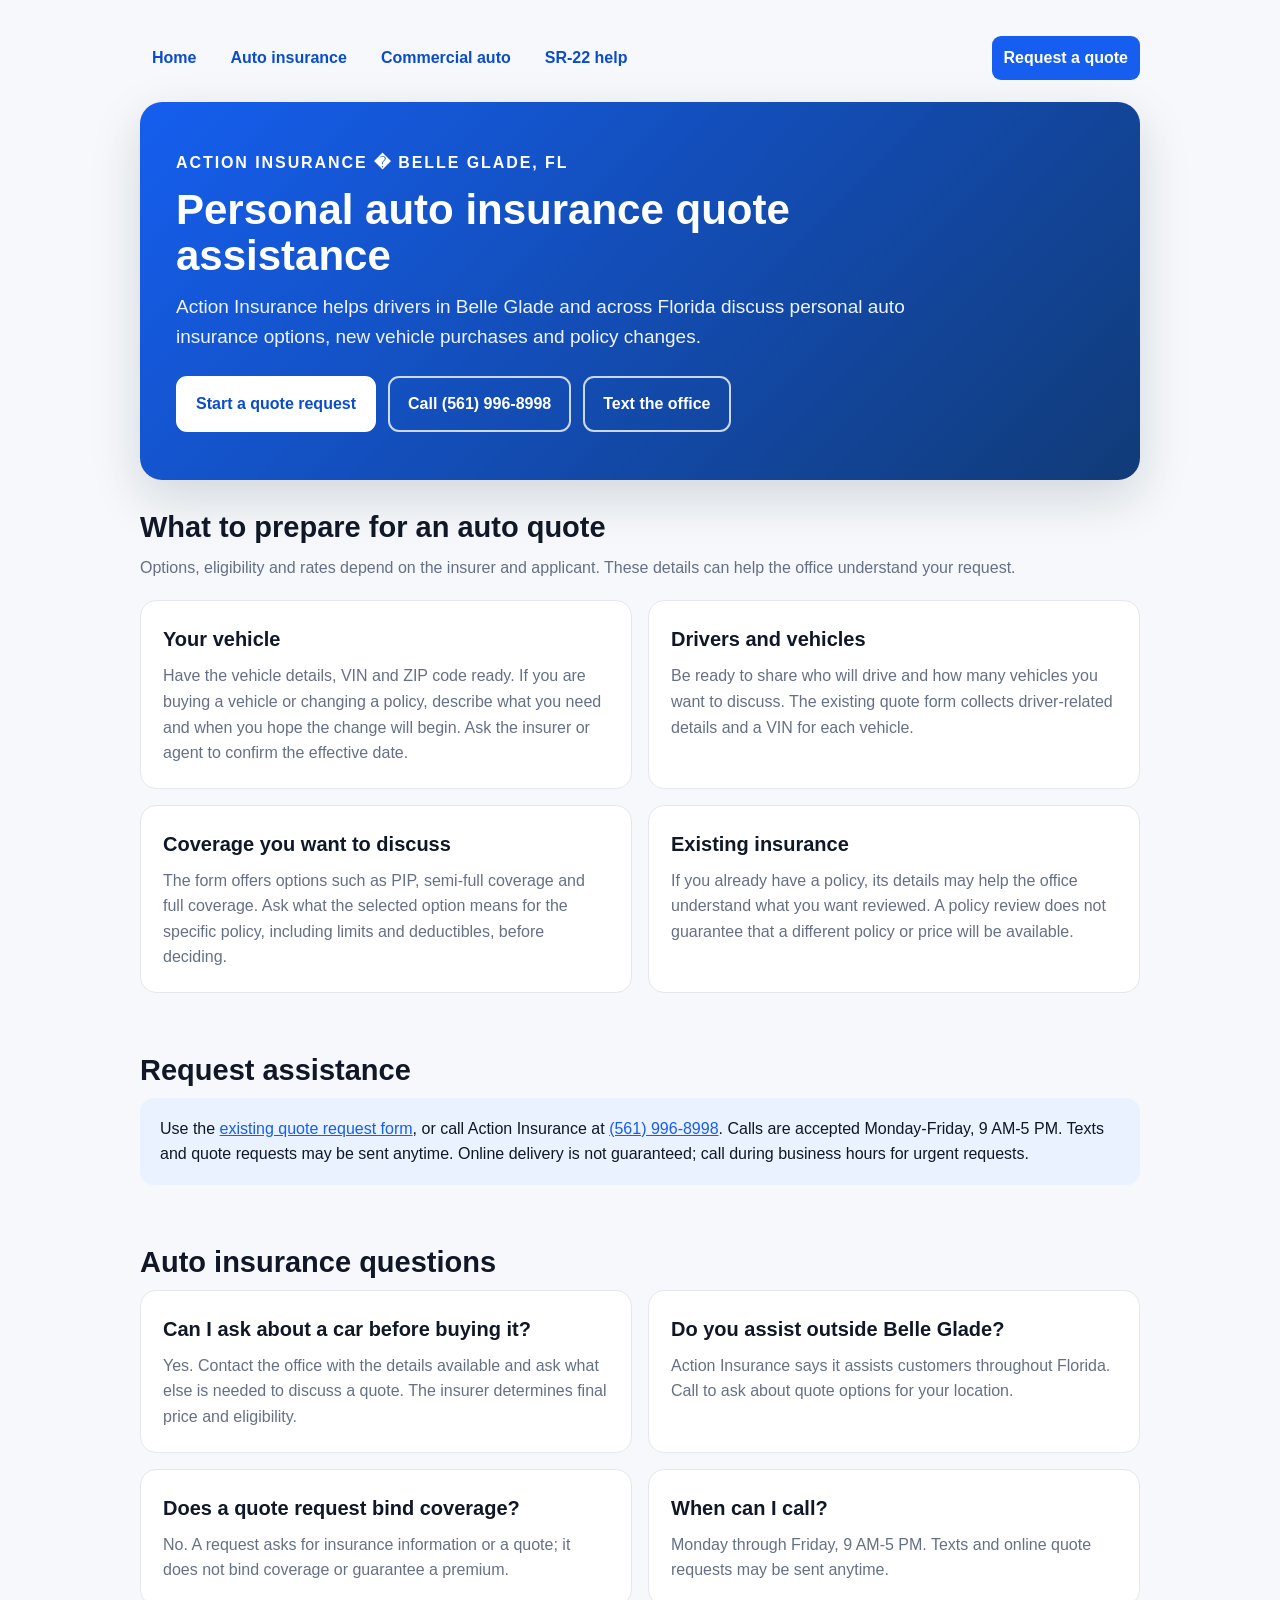
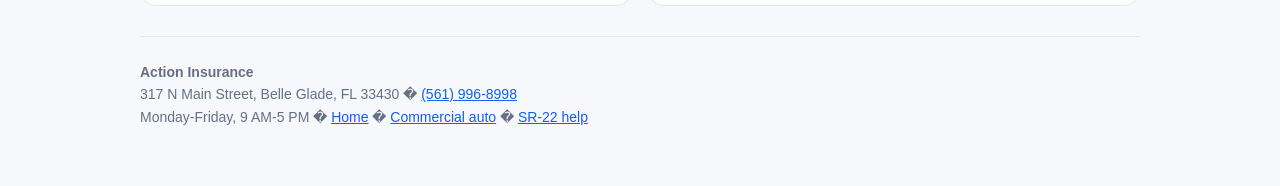
==== auto-insurance.html @ 3b78daad "Add detailed insurance service pages and improve accessibility" ====
<!doctype html>
<html lang="en">
<head>
  <meta charset="utf-8">
  <meta name="viewport" content="width=device-width, initial-scale=1">
  <title>Auto Insurance Quotes in Belle Glade, FL | Action Insurance</title>
  <meta name="description" content="Ask Action Insurance in Belle Glade about personal auto insurance quotes, vehicle changes and coverage options. Serving customers throughout Florida.">
  <link rel="canonical" href="https://545ny9kfnb-ship-it.github.io/Action-insurance/auto-insurance.html">
  <meta name="robots" content="index, follow">
  <link rel="stylesheet" href="services.css">
</head>
<body><a class="skip-link" href="#main-content">Skip to main content</a><main class="wrap" id="main-content" tabindex="-1">
  <nav class="site-nav" aria-label="Insurance services"><a href="./">Home</a><a href="auto-insurance.html" aria-current="page">Auto insurance</a><a href="commercial-auto-insurance.html">Commercial auto</a><a href="sr-22.html">SR-22 help</a><a class="nav-quote" href="./#quote">Request a quote</a></nav>
  <header class="hero"><div class="brand">ACTION INSURANCE � BELLE GLADE, FL</div><h1>Personal auto insurance quote assistance</h1><p>Action Insurance helps drivers in Belle Glade and across Florida discuss personal auto insurance options, new vehicle purchases and policy changes.</p><div class="actions"><a class="btn btn-primary" href="./#quote">Start a quote request</a><a class="btn btn-secondary" href="tel:+15619968998">Call (561) 996-8998</a><a class="btn btn-secondary" href="sms:+15619968998">Text the office</a></div></header>
  <section aria-labelledby="quote-prep"><h2 id="quote-prep">What to prepare for an auto quote</h2><p class="sub">Options, eligibility and rates depend on the insurer and applicant. These details can help the office understand your request.</p><div class="grid">
    <article class="card"><h3>Your vehicle</h3><p>Have the vehicle details, VIN and ZIP code ready. If you are buying a vehicle or changing a policy, describe what you need and when you hope the change will begin. Ask the insurer or agent to confirm the effective date.</p></article>
    <article class="card"><h3>Drivers and vehicles</h3><p>Be ready to share who will drive and how many vehicles you want to discuss. The existing quote form collects driver-related details and a VIN for each vehicle.</p></article>
    <article class="card"><h3>Coverage you want to discuss</h3><p>The form offers options such as PIP, semi-full coverage and full coverage. Ask what the selected option means for the specific policy, including limits and deductibles, before deciding.</p></article>
    <article class="card"><h3>Existing insurance</h3><p>If you already have a policy, its details may help the office understand what you want reviewed. A policy review does not guarantee that a different policy or price will be available.</p></article>
  </div></section>
  <section><h2>Request assistance</h2><div class="callout"><p>Use the <a href="./#quote">existing quote request form</a>, or call Action Insurance at <a href="tel:+15619968998">(561) 996-8998</a>. Calls are accepted Monday-Friday, 9 AM-5 PM. Texts and quote requests may be sent anytime. Online delivery is not guaranteed; call during business hours for urgent requests.</p></div></section>
  <section aria-labelledby="auto-faq"><h2 id="auto-faq">Auto insurance questions</h2><div class="grid">
    <article class="card"><h3>Can I ask about a car before buying it?</h3><p>Yes. Contact the office with the details available and ask what else is needed to discuss a quote. The insurer determines final price and eligibility.</p></article>
    <article class="card"><h3>Do you assist outside Belle Glade?</h3><p>Action Insurance says it assists customers throughout Florida. Call to ask about quote options for your location.</p></article>
    <article class="card"><h3>Does a quote request bind coverage?</h3><p>No. A request asks for insurance information or a quote; it does not bind coverage or guarantee a premium.</p></article>
    <article class="card"><h3>When can I call?</h3><p>Monday through Friday, 9 AM-5 PM. Texts and online quote requests may be sent anytime.</p></article>
  </div></section>
  <footer><strong>Action Insurance</strong><br>317 N Main Street, Belle Glade, FL 33430 � <a href="tel:+15619968998">(561) 996-8998</a><br>Monday-Friday, 9 AM-5 PM � <a href="./">Home</a> � <a href="commercial-auto-insurance.html">Commercial auto</a> � <a href="sr-22.html">SR-22 help</a></footer>
</main></body></html>
---- services.css ----
:root{--bg:#f6f8fb;--card:#fff;--text:#101828;--muted:#667085;--accent:#155EEF;--accent2:#0B4CCB;--border:#E4E7EC}
*{box-sizing:border-box}
body{margin:0;font:16px/1.6 Arial,Helvetica,sans-serif;background:var(--bg);color:var(--text)}
.wrap{max-width:1040px;margin:0 auto;padding:20px}
.skip-link{position:absolute;left:-10000px;top:auto;width:1px;height:1px;overflow:hidden}
.skip-link:focus{position:static;width:auto;height:auto;padding:10px 14px;background:#fff;color:var(--accent2);border:2px solid var(--accent2);border-radius:8px}
a:focus-visible{outline:3px solid #F79009;outline-offset:3px}
.site-nav{display:flex;align-items:center;gap:10px;flex-wrap:wrap;padding:10px 0 4px;margin-top:6px}
.site-nav a{color:var(--accent2);font-weight:700;text-decoration:none;padding:9px 12px;border-radius:9px}
.site-nav a:hover,.site-nav a:focus-visible{background:#EAF1FF;text-decoration:underline}
.site-nav .nav-quote{margin-left:auto;background:var(--accent);color:white}
.hero{margin-top:18px;background:linear-gradient(135deg,#155EEF,#113B78);color:white;border-radius:22px;padding:48px 36px;box-shadow:0 18px 50px rgba(16,24,40,.15)}
.brand{font-size:16px;font-weight:800;letter-spacing:.12em}
h1{font-size:42px;line-height:1.1;margin:12px 0;max-width:780px}
.hero p{font-size:19px;max-width:760px;color:#EEF4FF;margin:0 0 24px}
.actions{display:flex;gap:12px;flex-wrap:wrap}
.btn{display:inline-block;padding:13px 18px;border-radius:11px;text-decoration:none;font-weight:800;border:2px solid transparent}
.btn-primary{background:white;color:var(--accent2)}
.btn-secondary{border-color:rgba(255,255,255,.78);color:white}
section{padding:30px 0}
h2{font-size:29px;line-height:1.2;margin:0 0 10px}
h3{font-size:20px;margin:0 0 8px}
.sub{color:var(--muted);margin:0 0 20px}
.grid{display:grid;grid-template-columns:repeat(2,minmax(0,1fr));gap:16px}
.card{background:var(--card);border:1px solid var(--border);border-radius:16px;padding:22px}
.card p{margin:0;color:var(--muted)}
.callout{background:#EAF1FF;border-radius:14px;padding:18px 20px}
.callout p{margin:0}
a{color:var(--accent)}
footer{padding:24px 0 38px;color:var(--muted);font-size:14px;border-top:1px solid var(--border)}
@media(max-width:700px){.wrap{padding:14px}.hero{padding:34px 22px}h1{font-size:34px}.hero p{font-size:17px}.grid{grid-template-columns:1fr}.site-nav{gap:4px}.site-nav a{padding:8px 7px}.site-nav .nav-quote{margin-left:0}.actions{flex-direction:column}.btn{text-align:center}}
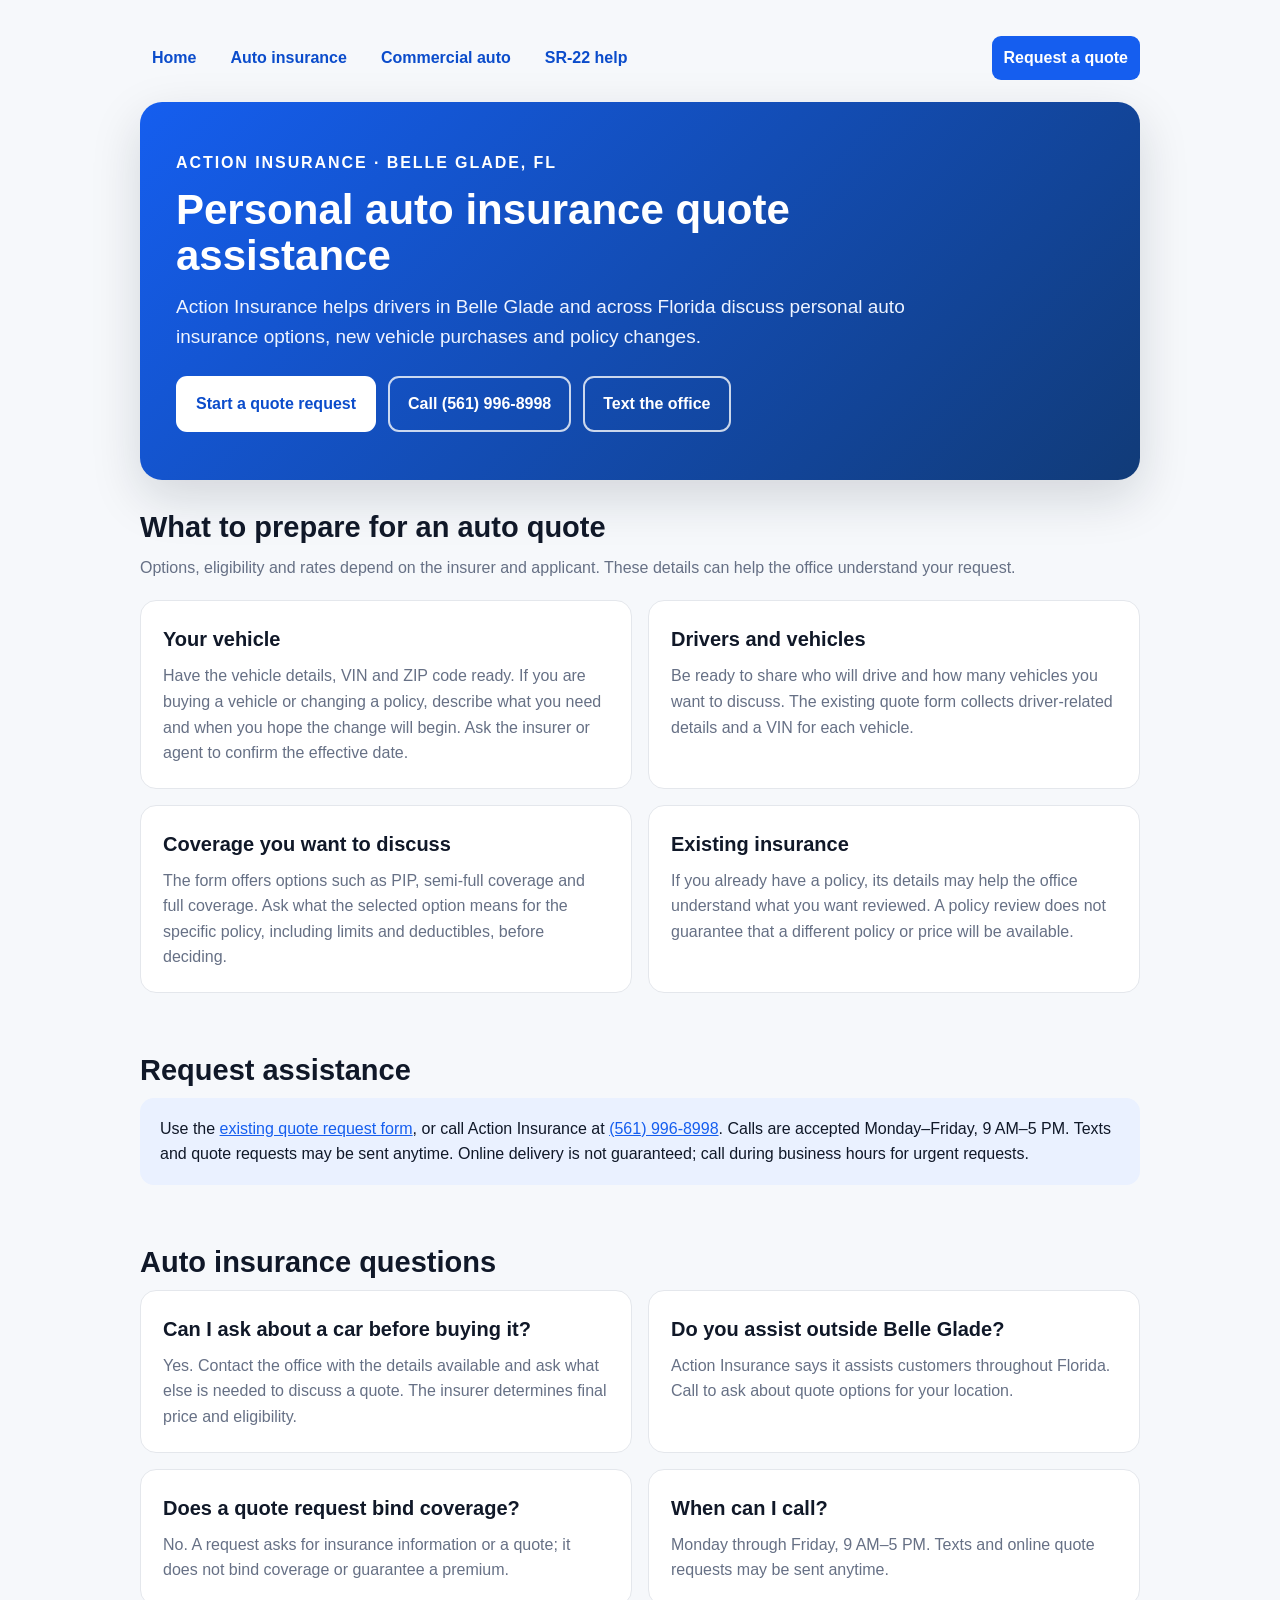
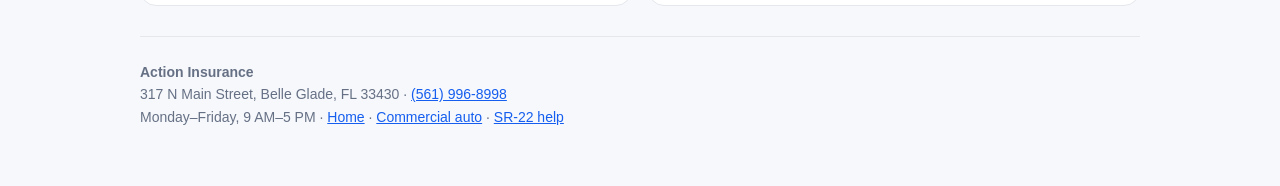
==== commit 8806a807: "Fix HTML separator encoding on insurance pages" ====
--- a/auto-insurance.html
+++ b/auto-insurance.html
@@ -11,20 +11,20 @@
 </head>
 <body><a class="skip-link" href="#main-content">Skip to main content</a><main class="wrap" id="main-content" tabindex="-1">
   <nav class="site-nav" aria-label="Insurance services"><a href="./">Home</a><a href="auto-insurance.html" aria-current="page">Auto insurance</a><a href="commercial-auto-insurance.html">Commercial auto</a><a href="sr-22.html">SR-22 help</a><a class="nav-quote" href="./#quote">Request a quote</a></nav>
-  <header class="hero"><div class="brand">ACTION INSURANCE � BELLE GLADE, FL</div><h1>Personal auto insurance quote assistance</h1><p>Action Insurance helps drivers in Belle Glade and across Florida discuss personal auto insurance options, new vehicle purchases and policy changes.</p><div class="actions"><a class="btn btn-primary" href="./#quote">Start a quote request</a><a class="btn btn-secondary" href="tel:+15619968998">Call (561) 996-8998</a><a class="btn btn-secondary" href="sms:+15619968998">Text the office</a></div></header>
+  <header class="hero"><div class="brand">ACTION INSURANCE &middot; BELLE GLADE, FL</div><h1>Personal auto insurance quote assistance</h1><p>Action Insurance helps drivers in Belle Glade and across Florida discuss personal auto insurance options, new vehicle purchases and policy changes.</p><div class="actions"><a class="btn btn-primary" href="./#quote">Start a quote request</a><a class="btn btn-secondary" href="tel:+15619968998">Call (561) 996-8998</a><a class="btn btn-secondary" href="sms:+15619968998">Text the office</a></div></header>
   <section aria-labelledby="quote-prep"><h2 id="quote-prep">What to prepare for an auto quote</h2><p class="sub">Options, eligibility and rates depend on the insurer and applicant. These details can help the office understand your request.</p><div class="grid">
     <article class="card"><h3>Your vehicle</h3><p>Have the vehicle details, VIN and ZIP code ready. If you are buying a vehicle or changing a policy, describe what you need and when you hope the change will begin. Ask the insurer or agent to confirm the effective date.</p></article>
     <article class="card"><h3>Drivers and vehicles</h3><p>Be ready to share who will drive and how many vehicles you want to discuss. The existing quote form collects driver-related details and a VIN for each vehicle.</p></article>
     <article class="card"><h3>Coverage you want to discuss</h3><p>The form offers options such as PIP, semi-full coverage and full coverage. Ask what the selected option means for the specific policy, including limits and deductibles, before deciding.</p></article>
     <article class="card"><h3>Existing insurance</h3><p>If you already have a policy, its details may help the office understand what you want reviewed. A policy review does not guarantee that a different policy or price will be available.</p></article>
   </div></section>
-  <section><h2>Request assistance</h2><div class="callout"><p>Use the <a href="./#quote">existing quote request form</a>, or call Action Insurance at <a href="tel:+15619968998">(561) 996-8998</a>. Calls are accepted Monday-Friday, 9 AM-5 PM. Texts and quote requests may be sent anytime. Online delivery is not guaranteed; call during business hours for urgent requests.</p></div></section>
+  <section><h2>Request assistance</h2><div class="callout"><p>Use the <a href="./#quote">existing quote request form</a>, or call Action Insurance at <a href="tel:+15619968998">(561) 996-8998</a>. Calls are accepted Monday&ndash;Friday, 9 AM&ndash;5 PM. Texts and quote requests may be sent anytime. Online delivery is not guaranteed; call during business hours for urgent requests.</p></div></section>
   <section aria-labelledby="auto-faq"><h2 id="auto-faq">Auto insurance questions</h2><div class="grid">
     <article class="card"><h3>Can I ask about a car before buying it?</h3><p>Yes. Contact the office with the details available and ask what else is needed to discuss a quote. The insurer determines final price and eligibility.</p></article>
     <article class="card"><h3>Do you assist outside Belle Glade?</h3><p>Action Insurance says it assists customers throughout Florida. Call to ask about quote options for your location.</p></article>
     <article class="card"><h3>Does a quote request bind coverage?</h3><p>No. A request asks for insurance information or a quote; it does not bind coverage or guarantee a premium.</p></article>
-    <article class="card"><h3>When can I call?</h3><p>Monday through Friday, 9 AM-5 PM. Texts and online quote requests may be sent anytime.</p></article>
+    <article class="card"><h3>When can I call?</h3><p>Monday through Friday, 9 AM&ndash;5 PM. Texts and online quote requests may be sent anytime.</p></article>
   </div></section>
-  <footer><strong>Action Insurance</strong><br>317 N Main Street, Belle Glade, FL 33430 � <a href="tel:+15619968998">(561) 996-8998</a><br>Monday-Friday, 9 AM-5 PM � <a href="./">Home</a> � <a href="commercial-auto-insurance.html">Commercial auto</a> � <a href="sr-22.html">SR-22 help</a></footer>
+  <footer><strong>Action Insurance</strong><br>317 N Main Street, Belle Glade, FL 33430 &middot; <a href="tel:+15619968998">(561) 996-8998</a><br>Monday&ndash;Friday, 9 AM&ndash;5 PM &middot; <a href="./">Home</a> &middot; <a href="commercial-auto-insurance.html">Commercial auto</a> &middot; <a href="sr-22.html">SR-22 help</a></footer>
 </main></body></html>
 
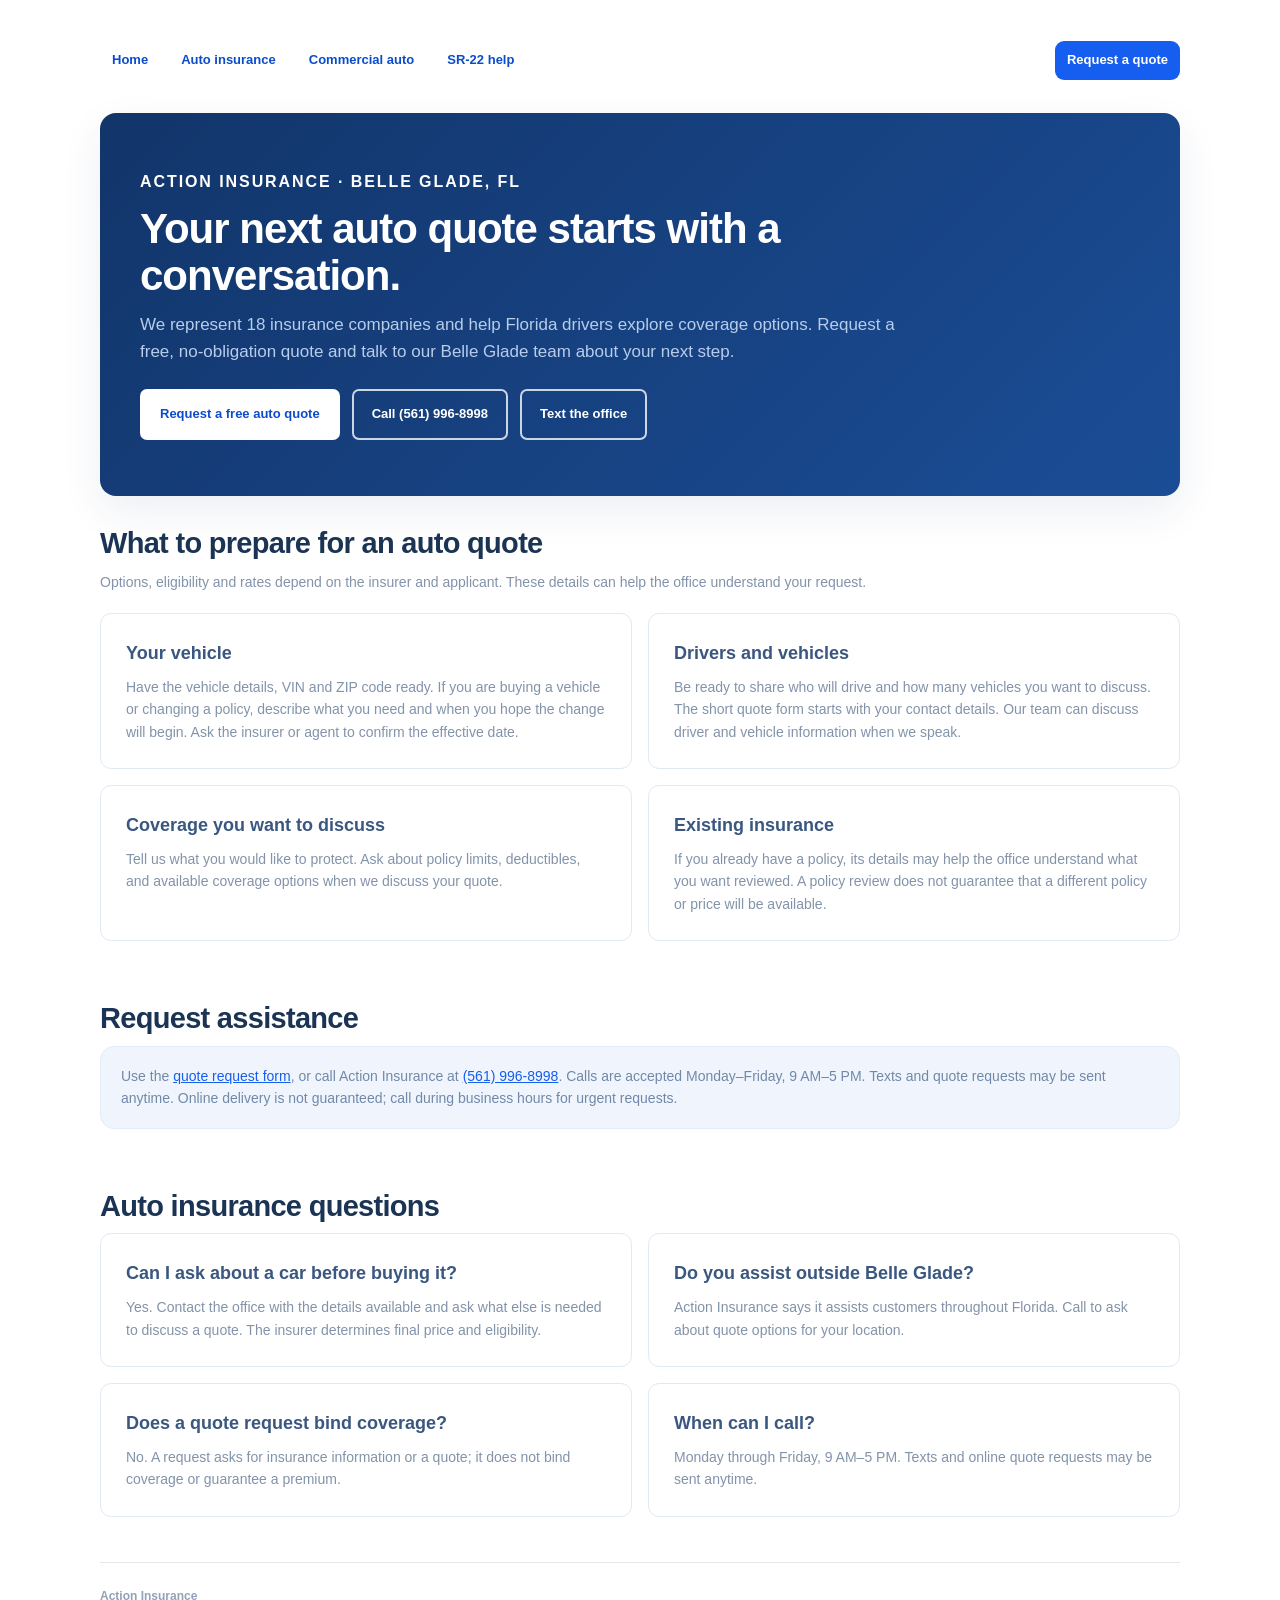
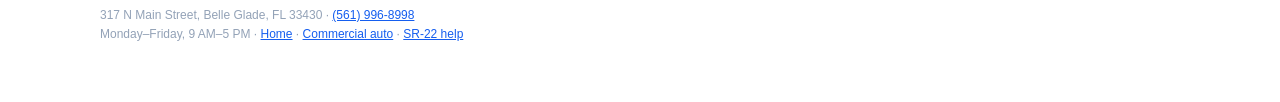
==== commit de8f06ce: "Improve free quote experience and promote 18 represented insurance companies" ====
--- a/auto-insurance.html
+++ b/auto-insurance.html
@@ -11,14 +11,14 @@
 </head>
 <body><a class="skip-link" href="#main-content">Skip to main content</a><main class="wrap" id="main-content" tabindex="-1">
   <nav class="site-nav" aria-label="Insurance services"><a href="./">Home</a><a href="auto-insurance.html" aria-current="page">Auto insurance</a><a href="commercial-auto-insurance.html">Commercial auto</a><a href="sr-22.html">SR-22 help</a><a class="nav-quote" href="./#quote">Request a quote</a></nav>
-  <header class="hero"><div class="brand">ACTION INSURANCE &middot; BELLE GLADE, FL</div><h1>Personal auto insurance quote assistance</h1><p>Action Insurance helps drivers in Belle Glade and across Florida discuss personal auto insurance options, new vehicle purchases and policy changes.</p><div class="actions"><a class="btn btn-primary" href="./#quote">Start a quote request</a><a class="btn btn-secondary" href="tel:+15619968998">Call (561) 996-8998</a><a class="btn btn-secondary" href="sms:+15619968998">Text the office</a></div></header>
+  <header class="hero"><div class="brand">ACTION INSURANCE &middot; BELLE GLADE, FL</div><h1>Your next auto quote starts with a conversation.</h1><p>We represent 18 insurance companies and help Florida drivers explore coverage options. Request a free, no-obligation quote and talk to our Belle Glade team about your next step.</p><div class="actions"><a class="btn btn-primary" href="./#quote">Request a free auto quote</a><a class="btn btn-secondary" href="tel:+15619968998">Call (561) 996-8998</a><a class="btn btn-secondary" href="sms:+15619968998">Text the office</a></div></header>
   <section aria-labelledby="quote-prep"><h2 id="quote-prep">What to prepare for an auto quote</h2><p class="sub">Options, eligibility and rates depend on the insurer and applicant. These details can help the office understand your request.</p><div class="grid">
     <article class="card"><h3>Your vehicle</h3><p>Have the vehicle details, VIN and ZIP code ready. If you are buying a vehicle or changing a policy, describe what you need and when you hope the change will begin. Ask the insurer or agent to confirm the effective date.</p></article>
-    <article class="card"><h3>Drivers and vehicles</h3><p>Be ready to share who will drive and how many vehicles you want to discuss. The existing quote form collects driver-related details and a VIN for each vehicle.</p></article>
-    <article class="card"><h3>Coverage you want to discuss</h3><p>The form offers options such as PIP, semi-full coverage and full coverage. Ask what the selected option means for the specific policy, including limits and deductibles, before deciding.</p></article>
+    <article class="card"><h3>Drivers and vehicles</h3><p>Be ready to share who will drive and how many vehicles you want to discuss. The short quote form starts with your contact details. Our team can discuss driver and vehicle information when we speak.</p></article>
+    <article class="card"><h3>Coverage you want to discuss</h3><p>Tell us what you would like to protect. Ask about policy limits, deductibles, and available coverage options when we discuss your quote.</p></article>
     <article class="card"><h3>Existing insurance</h3><p>If you already have a policy, its details may help the office understand what you want reviewed. A policy review does not guarantee that a different policy or price will be available.</p></article>
   </div></section>
-  <section><h2>Request assistance</h2><div class="callout"><p>Use the <a href="./#quote">existing quote request form</a>, or call Action Insurance at <a href="tel:+15619968998">(561) 996-8998</a>. Calls are accepted Monday&ndash;Friday, 9 AM&ndash;5 PM. Texts and quote requests may be sent anytime. Online delivery is not guaranteed; call during business hours for urgent requests.</p></div></section>
+  <section><h2>Request assistance</h2><div class="callout"><p>Use the <a href="./#quote">quote request form</a>, or call Action Insurance at <a href="tel:+15619968998">(561) 996-8998</a>. Calls are accepted Monday&ndash;Friday, 9 AM&ndash;5 PM. Texts and quote requests may be sent anytime. Online delivery is not guaranteed; call during business hours for urgent requests.</p></div></section>
   <section aria-labelledby="auto-faq"><h2 id="auto-faq">Auto insurance questions</h2><div class="grid">
     <article class="card"><h3>Can I ask about a car before buying it?</h3><p>Yes. Contact the office with the details available and ask what else is needed to discuss a quote. The insurer determines final price and eligibility.</p></article>
     <article class="card"><h3>Do you assist outside Belle Glade?</h3><p>Action Insurance says it assists customers throughout Florida. Call to ask about quote options for your location.</p></article>
@@ -27,4 +27,5 @@
   </div></section>
   <footer><strong>Action Insurance</strong><br>317 N Main Street, Belle Glade, FL 33430 &middot; <a href="tel:+15619968998">(561) 996-8998</a><br>Monday&ndash;Friday, 9 AM&ndash;5 PM &middot; <a href="./">Home</a> &middot; <a href="commercial-auto-insurance.html">Commercial auto</a> &middot; <a href="sr-22.html">SR-22 help</a></footer>
 </main></body></html>
-
+
+
--- a/services.css
+++ b/services.css
@@ -29,4 +29,7 @@
 a{color:var(--accent)}
 footer{padding:24px 0 38px;color:var(--muted);font-size:14px;border-top:1px solid var(--border)}
 @media(max-width:700px){.wrap{padding:14px}.hero{padding:34px 22px}h1{font-size:34px}.hero p{font-size:17px}.grid{grid-template-columns:1fr}.site-nav{gap:4px}.site-nav a{padding:8px 7px}.site-nav .nav-quote{margin-left:0}.actions{flex-direction:column}.btn{text-align:center}}
-
+
+
+
+body{font-family:"Segoe UI",Arial,sans-serif;color:#1b3454;background:#fff}.wrap{max-width:1120px}.hero{background:linear-gradient(135deg,#12356a,#1b4d96);border-radius:16px;padding:56px 40px;box-shadow:0 15px 40px #12356a14}h1{font-weight:600;letter-spacing:-1px;max-width:830px}.hero p{font-size:17px;color:#b7cdeb}.card{border-color:#e1e9f4;padding:25px;border-radius:11px}.card p,.sub{color:#8293aa;font-size:14px}h2{font-weight:600;letter-spacing:-.7px}h3{font-size:18px;font-weight:600;color:#3a577f}.site-nav{font-size:13px;gap:9px;padding:15px 0}.site-nav a{font-weight:550}.btn{font-size:13px;border-radius:7px}.callout{background:#f0f5fd;border:1px solid #e4ecf8;font-size:14px;color:#7188a8}footer{font-size:12px;color:#93a2b7;margin-top:15px}@media(max-width:700px){.hero{padding:34px 25px}h1{font-size:34px}.hero p{font-size:15px}}
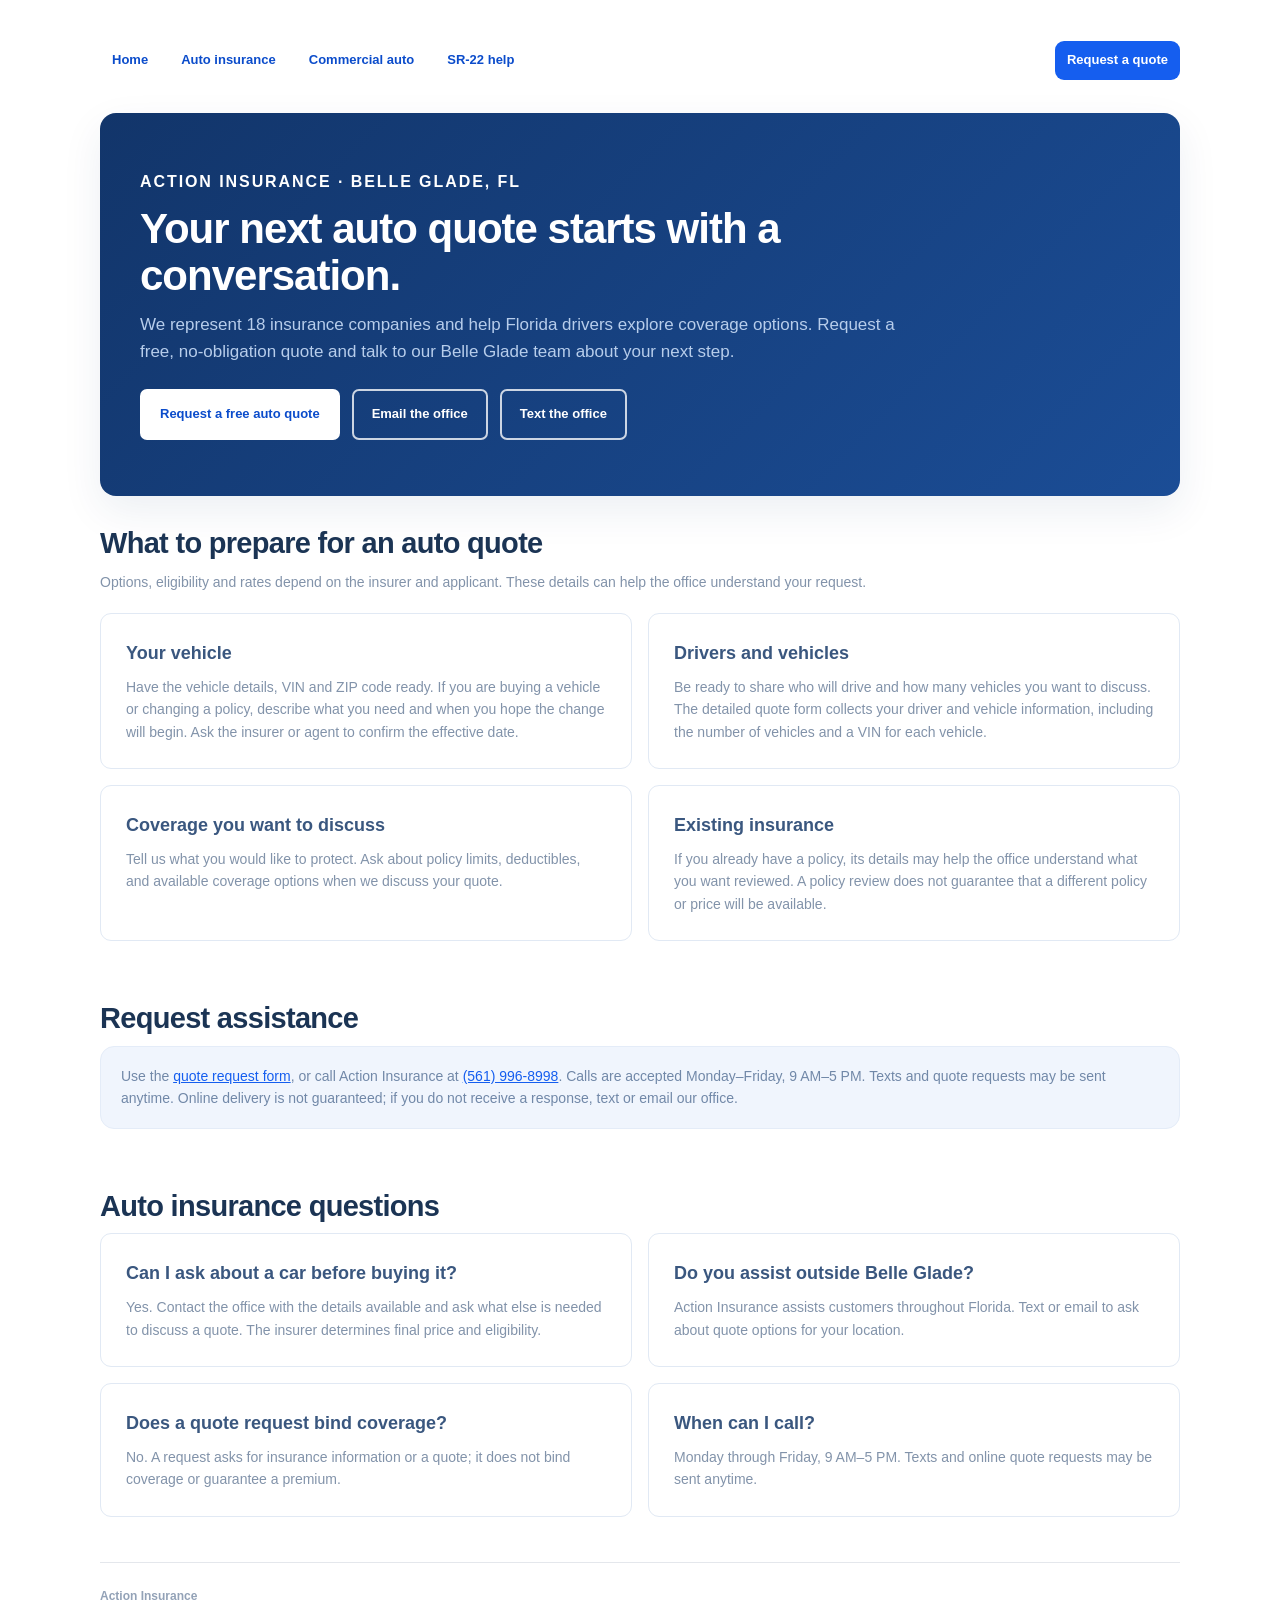
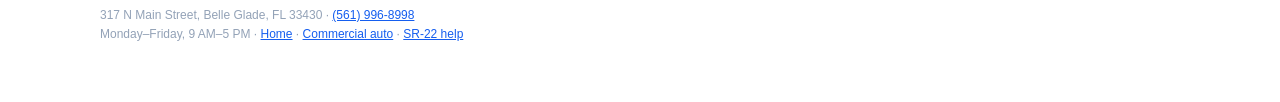
==== commit 03c80ee2: "Restore detailed quote form and prioritize text and email contact" ====
--- a/auto-insurance.html
+++ b/auto-insurance.html
@@ -11,17 +11,17 @@
 </head>
 <body><a class="skip-link" href="#main-content">Skip to main content</a><main class="wrap" id="main-content" tabindex="-1">
   <nav class="site-nav" aria-label="Insurance services"><a href="./">Home</a><a href="auto-insurance.html" aria-current="page">Auto insurance</a><a href="commercial-auto-insurance.html">Commercial auto</a><a href="sr-22.html">SR-22 help</a><a class="nav-quote" href="./#quote">Request a quote</a></nav>
-  <header class="hero"><div class="brand">ACTION INSURANCE &middot; BELLE GLADE, FL</div><h1>Your next auto quote starts with a conversation.</h1><p>We represent 18 insurance companies and help Florida drivers explore coverage options. Request a free, no-obligation quote and talk to our Belle Glade team about your next step.</p><div class="actions"><a class="btn btn-primary" href="./#quote">Request a free auto quote</a><a class="btn btn-secondary" href="tel:+15619968998">Call (561) 996-8998</a><a class="btn btn-secondary" href="sms:+15619968998">Text the office</a></div></header>
+  <header class="hero"><div class="brand">ACTION INSURANCE &middot; BELLE GLADE, FL</div><h1>Your next auto quote starts with a conversation.</h1><p>We represent 18 insurance companies and help Florida drivers explore coverage options. Request a free, no-obligation quote and talk to our Belle Glade team about your next step.</p><div class="actions"><a class="btn btn-primary" href="./#quote">Request a free auto quote</a><a class="btn btn-secondary" href="mailto:actioninsgroup@aol.com?subject=Insurance%20quote%20request">Email the office</a><a class="btn btn-secondary" href="sms:+15619968998">Text the office</a></div></header>
   <section aria-labelledby="quote-prep"><h2 id="quote-prep">What to prepare for an auto quote</h2><p class="sub">Options, eligibility and rates depend on the insurer and applicant. These details can help the office understand your request.</p><div class="grid">
     <article class="card"><h3>Your vehicle</h3><p>Have the vehicle details, VIN and ZIP code ready. If you are buying a vehicle or changing a policy, describe what you need and when you hope the change will begin. Ask the insurer or agent to confirm the effective date.</p></article>
-    <article class="card"><h3>Drivers and vehicles</h3><p>Be ready to share who will drive and how many vehicles you want to discuss. The short quote form starts with your contact details. Our team can discuss driver and vehicle information when we speak.</p></article>
+    <article class="card"><h3>Drivers and vehicles</h3><p>Be ready to share who will drive and how many vehicles you want to discuss. The detailed quote form collects your driver and vehicle information, including the number of vehicles and a VIN for each vehicle.</p></article>
     <article class="card"><h3>Coverage you want to discuss</h3><p>Tell us what you would like to protect. Ask about policy limits, deductibles, and available coverage options when we discuss your quote.</p></article>
     <article class="card"><h3>Existing insurance</h3><p>If you already have a policy, its details may help the office understand what you want reviewed. A policy review does not guarantee that a different policy or price will be available.</p></article>
   </div></section>
-  <section><h2>Request assistance</h2><div class="callout"><p>Use the <a href="./#quote">quote request form</a>, or call Action Insurance at <a href="tel:+15619968998">(561) 996-8998</a>. Calls are accepted Monday&ndash;Friday, 9 AM&ndash;5 PM. Texts and quote requests may be sent anytime. Online delivery is not guaranteed; call during business hours for urgent requests.</p></div></section>
+  <section><h2>Request assistance</h2><div class="callout"><p>Use the <a href="./#quote">quote request form</a>, or call Action Insurance at <a href="tel:+15619968998">(561) 996-8998</a>. Calls are accepted Monday&ndash;Friday, 9 AM&ndash;5 PM. Texts and quote requests may be sent anytime. Online delivery is not guaranteed; if you do not receive a response, text or email our office.</p></div></section>
   <section aria-labelledby="auto-faq"><h2 id="auto-faq">Auto insurance questions</h2><div class="grid">
     <article class="card"><h3>Can I ask about a car before buying it?</h3><p>Yes. Contact the office with the details available and ask what else is needed to discuss a quote. The insurer determines final price and eligibility.</p></article>
-    <article class="card"><h3>Do you assist outside Belle Glade?</h3><p>Action Insurance says it assists customers throughout Florida. Call to ask about quote options for your location.</p></article>
+    <article class="card"><h3>Do you assist outside Belle Glade?</h3><p>Action Insurance assists customers throughout Florida. Text or email to ask about quote options for your location.</p></article>
     <article class="card"><h3>Does a quote request bind coverage?</h3><p>No. A request asks for insurance information or a quote; it does not bind coverage or guarantee a premium.</p></article>
     <article class="card"><h3>When can I call?</h3><p>Monday through Friday, 9 AM&ndash;5 PM. Texts and online quote requests may be sent anytime.</p></article>
   </div></section>
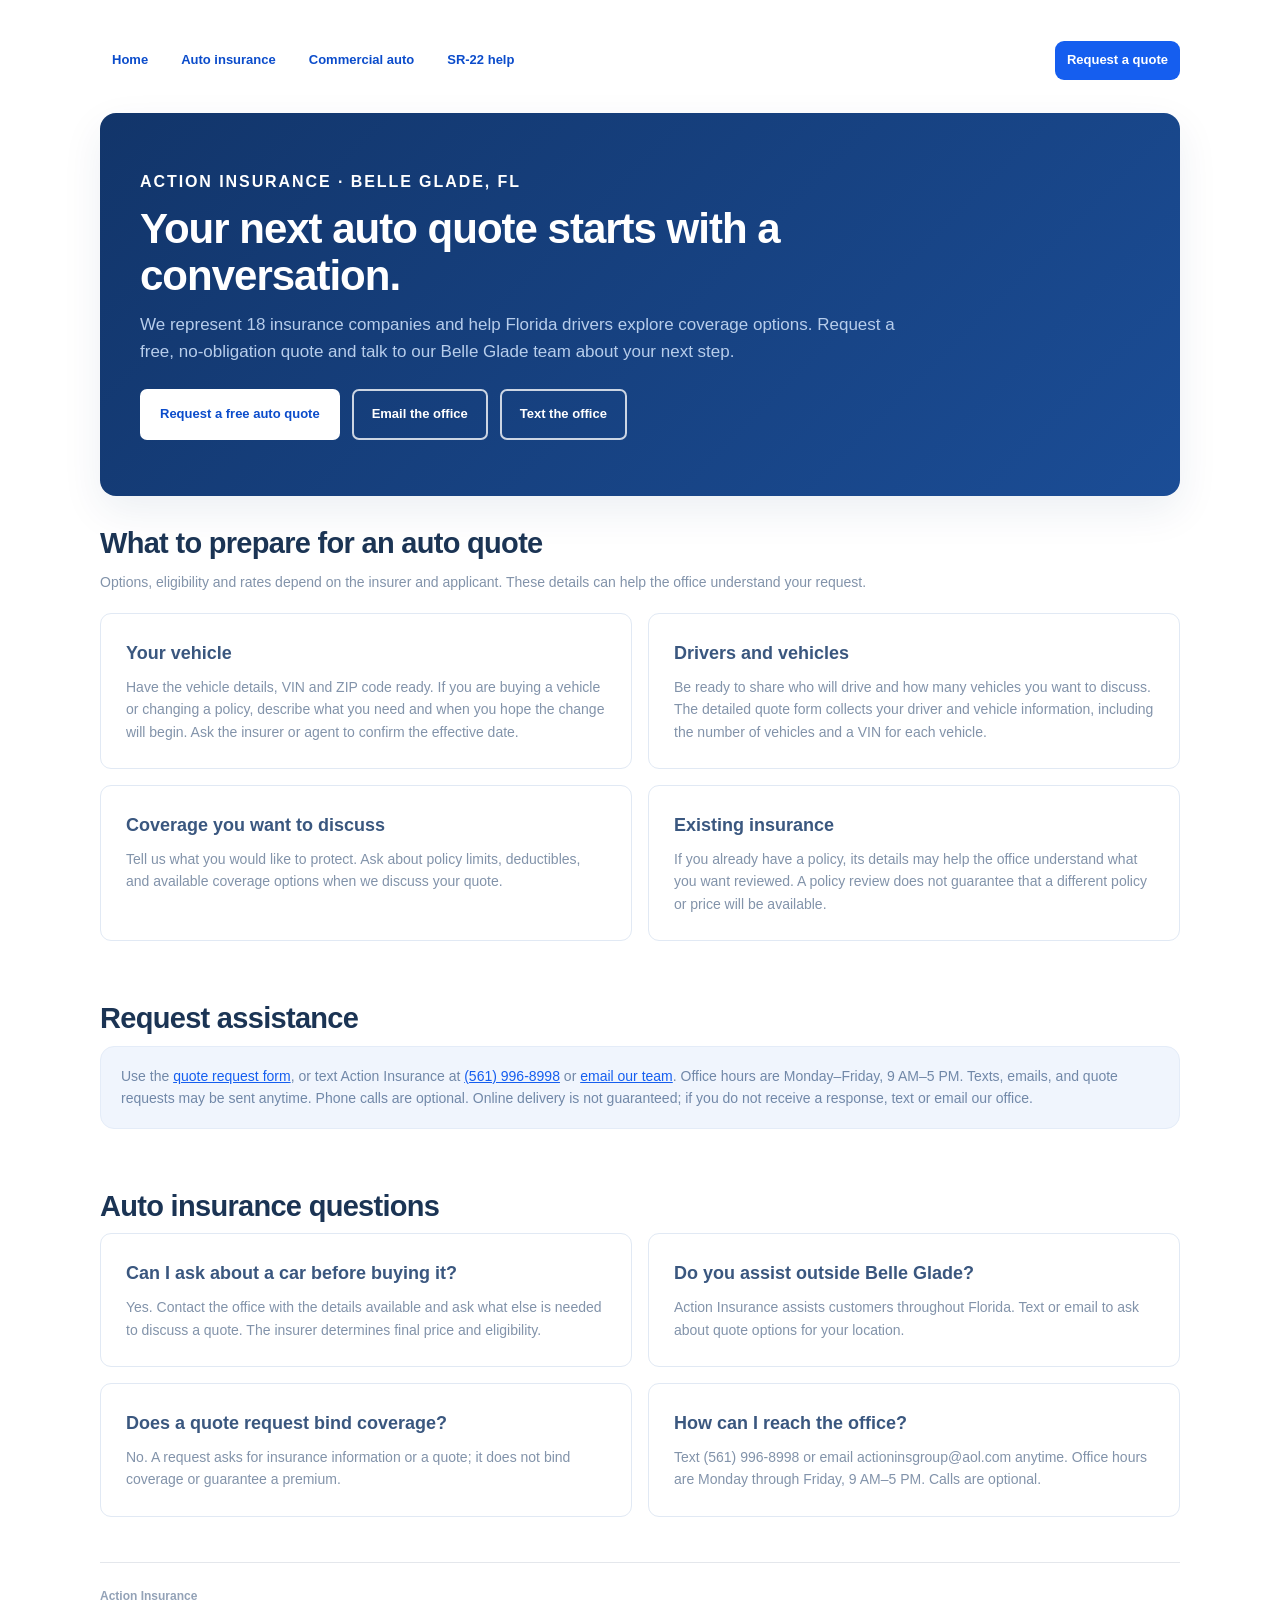
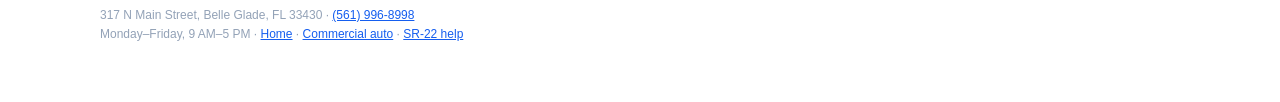
==== commit e3c91284: "Make text and email the preferred contact options across service pages" ====
--- a/auto-insurance.html
+++ b/auto-insurance.html
@@ -18,14 +18,14 @@
     <article class="card"><h3>Coverage you want to discuss</h3><p>Tell us what you would like to protect. Ask about policy limits, deductibles, and available coverage options when we discuss your quote.</p></article>
     <article class="card"><h3>Existing insurance</h3><p>If you already have a policy, its details may help the office understand what you want reviewed. A policy review does not guarantee that a different policy or price will be available.</p></article>
   </div></section>
-  <section><h2>Request assistance</h2><div class="callout"><p>Use the <a href="./#quote">quote request form</a>, or call Action Insurance at <a href="tel:+15619968998">(561) 996-8998</a>. Calls are accepted Monday&ndash;Friday, 9 AM&ndash;5 PM. Texts and quote requests may be sent anytime. Online delivery is not guaranteed; if you do not receive a response, text or email our office.</p></div></section>
+  <section><h2>Request assistance</h2><div class="callout"><p>Use the <a href="./#quote">quote request form</a>, or text Action Insurance at <a href="sms:+15619968998">(561) 996-8998</a> or <a href="mailto:actioninsgroup@aol.com">email our team</a>. Office hours are Monday&ndash;Friday, 9 AM&ndash;5 PM. Texts, emails, and quote requests may be sent anytime. Phone calls are optional. Online delivery is not guaranteed; if you do not receive a response, text or email our office.</p></div></section>
   <section aria-labelledby="auto-faq"><h2 id="auto-faq">Auto insurance questions</h2><div class="grid">
     <article class="card"><h3>Can I ask about a car before buying it?</h3><p>Yes. Contact the office with the details available and ask what else is needed to discuss a quote. The insurer determines final price and eligibility.</p></article>
     <article class="card"><h3>Do you assist outside Belle Glade?</h3><p>Action Insurance assists customers throughout Florida. Text or email to ask about quote options for your location.</p></article>
     <article class="card"><h3>Does a quote request bind coverage?</h3><p>No. A request asks for insurance information or a quote; it does not bind coverage or guarantee a premium.</p></article>
-    <article class="card"><h3>When can I call?</h3><p>Monday through Friday, 9 AM&ndash;5 PM. Texts and online quote requests may be sent anytime.</p></article>
+    <article class="card"><h3>How can I reach the office?</h3><p>Text (561) 996-8998 or email actioninsgroup@aol.com anytime. Office hours are Monday through Friday, 9 AM&ndash;5 PM. Calls are optional.</p></article>
   </div></section>
-  <footer><strong>Action Insurance</strong><br>317 N Main Street, Belle Glade, FL 33430 &middot; <a href="tel:+15619968998">(561) 996-8998</a><br>Monday&ndash;Friday, 9 AM&ndash;5 PM &middot; <a href="./">Home</a> &middot; <a href="commercial-auto-insurance.html">Commercial auto</a> &middot; <a href="sr-22.html">SR-22 help</a></footer>
+  <footer><strong>Action Insurance</strong><br>317 N Main Street, Belle Glade, FL 33430 &middot; <a href="sms:+15619968998">(561) 996-8998</a><br>Monday&ndash;Friday, 9 AM&ndash;5 PM &middot; <a href="./">Home</a> &middot; <a href="commercial-auto-insurance.html">Commercial auto</a> &middot; <a href="sr-22.html">SR-22 help</a></footer>
 </main></body></html>
 
 
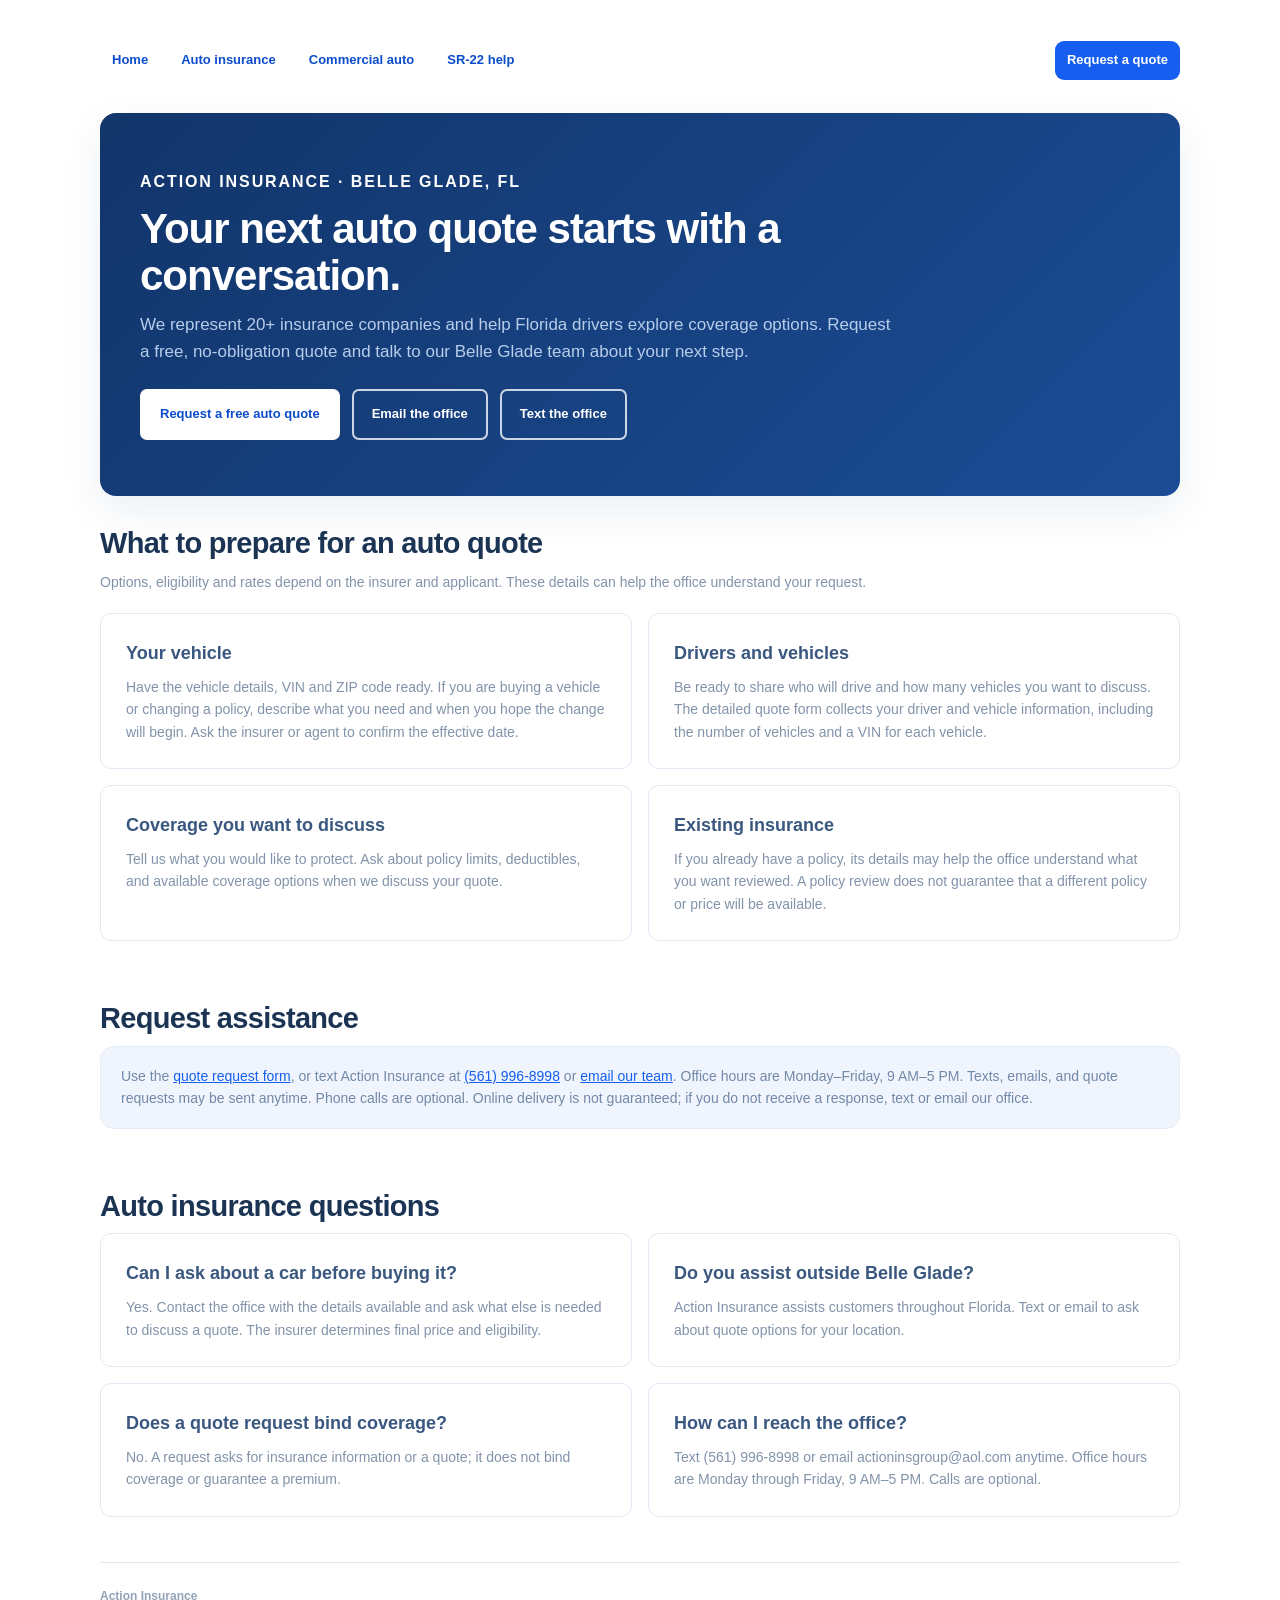
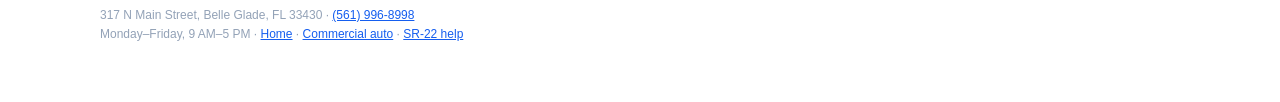
==== commit eb929bea: "Update agency representation to 20+ insurance companies" ====
--- a/auto-insurance.html
+++ b/auto-insurance.html
@@ -11,7 +11,7 @@
 </head>
 <body><a class="skip-link" href="#main-content">Skip to main content</a><main class="wrap" id="main-content" tabindex="-1">
   <nav class="site-nav" aria-label="Insurance services"><a href="./">Home</a><a href="auto-insurance.html" aria-current="page">Auto insurance</a><a href="commercial-auto-insurance.html">Commercial auto</a><a href="sr-22.html">SR-22 help</a><a class="nav-quote" href="./#quote">Request a quote</a></nav>
-  <header class="hero"><div class="brand">ACTION INSURANCE &middot; BELLE GLADE, FL</div><h1>Your next auto quote starts with a conversation.</h1><p>We represent 18 insurance companies and help Florida drivers explore coverage options. Request a free, no-obligation quote and talk to our Belle Glade team about your next step.</p><div class="actions"><a class="btn btn-primary" href="./#quote">Request a free auto quote</a><a class="btn btn-secondary" href="mailto:actioninsgroup@aol.com?subject=Insurance%20quote%20request">Email the office</a><a class="btn btn-secondary" href="sms:+15619968998">Text the office</a></div></header>
+  <header class="hero"><div class="brand">ACTION INSURANCE &middot; BELLE GLADE, FL</div><h1>Your next auto quote starts with a conversation.</h1><p>We represent 20+ insurance companies and help Florida drivers explore coverage options. Request a free, no-obligation quote and talk to our Belle Glade team about your next step.</p><div class="actions"><a class="btn btn-primary" href="./#quote">Request a free auto quote</a><a class="btn btn-secondary" href="mailto:actioninsgroup@aol.com?subject=Insurance%20quote%20request">Email the office</a><a class="btn btn-secondary" href="sms:+15619968998">Text the office</a></div></header>
   <section aria-labelledby="quote-prep"><h2 id="quote-prep">What to prepare for an auto quote</h2><p class="sub">Options, eligibility and rates depend on the insurer and applicant. These details can help the office understand your request.</p><div class="grid">
     <article class="card"><h3>Your vehicle</h3><p>Have the vehicle details, VIN and ZIP code ready. If you are buying a vehicle or changing a policy, describe what you need and when you hope the change will begin. Ask the insurer or agent to confirm the effective date.</p></article>
     <article class="card"><h3>Drivers and vehicles</h3><p>Be ready to share who will drive and how many vehicles you want to discuss. The detailed quote form collects your driver and vehicle information, including the number of vehicles and a VIN for each vehicle.</p></article>
